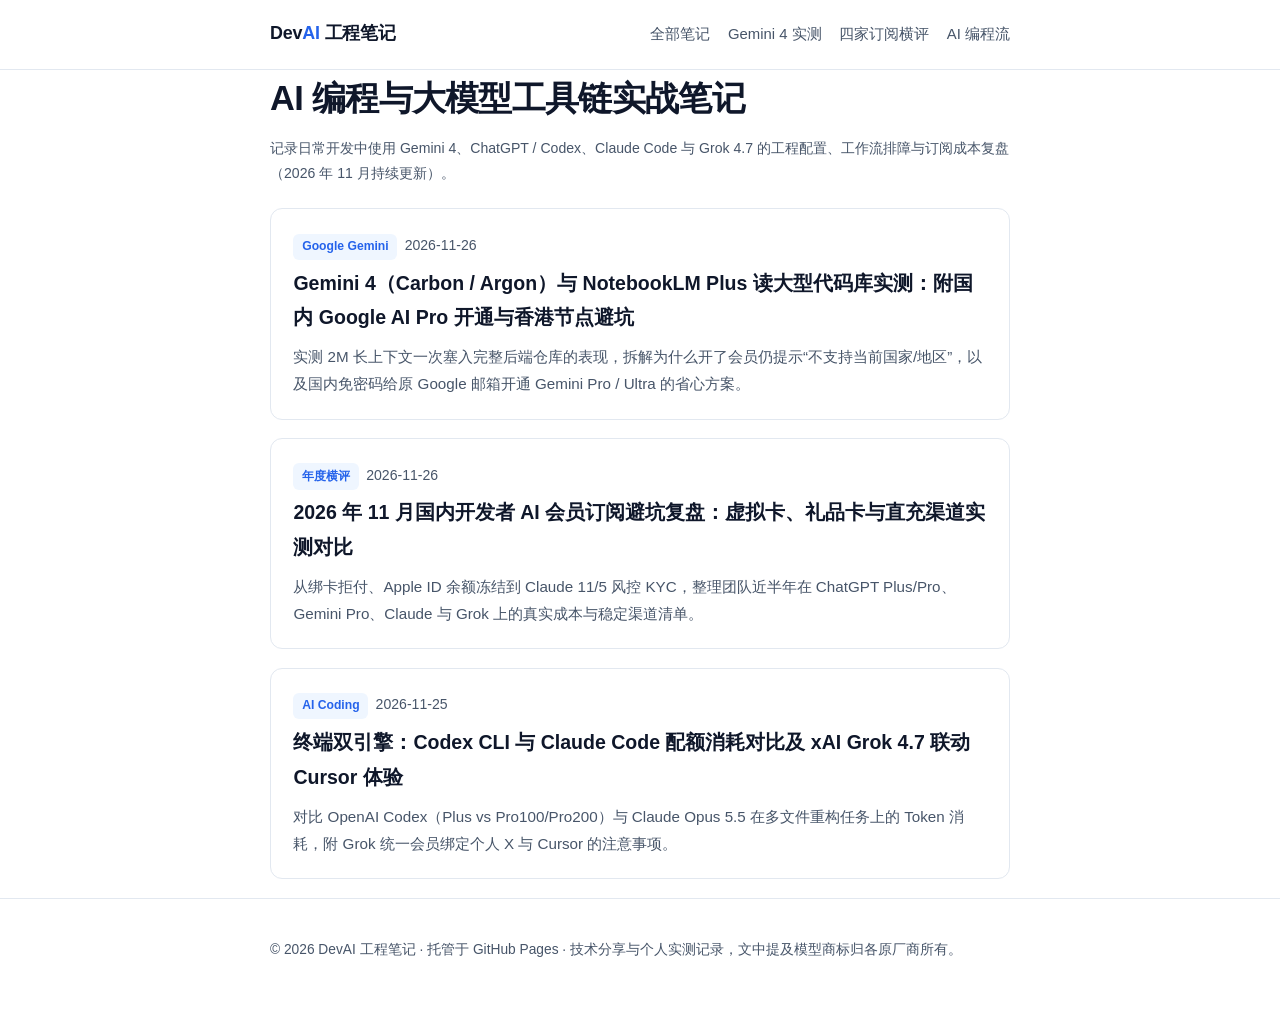
==== index.html @ a007b908 "Initialize DevAI technical notes & AI workflow benchmark (2026.11)" ====
<!DOCTYPE html>
<html lang="zh-CN">
<head>
  <meta charset="UTF-8">
  <meta name="viewport" content="width=device-width, initial-scale=1.0">
  <title>DevAI 工程笔记 — 大模型工具链、AI 编程与国内订阅实测记录</title>
  <meta name="description" content="独立开发者的 AI 工具链实战笔记：涵盖 Google Gemini 4 Deep Research 读论文与代码库、OpenAI Codex CLI、Claude Code 终端工作流及国内合规订阅踩坑总结。">
  <link rel="canonical" href="https://gptchongzhi.github.io/">
  <link rel="stylesheet" href="./style.css">
</head>
<body>
  <header class="site-head">
    <div class="wrap head-inner">
      <a class="brand" href="/">Dev<span>AI</span> 工程笔记</a>
      <nav class="top-nav">
        <a href="/">全部笔记</a>
        <a href="/posts/gemini-pro-deep-research-notes.html">Gemini 4 实测</a>
        <a href="/posts/ai-subscription-china-benchmark.html">四家订阅横评</a>
        <a href="/posts/claude-code-codex-workflow.html">AI 编程流</a>
      </nav>
    </div>
  </header>

  <main class="wrap">
    <h1>AI 编程与大模型工具链实战笔记</h1>
    <p class="meta">记录日常开发中使用 Gemini 4、ChatGPT / Codex、Claude Code 与 Grok 4.7 的工程配置、工作流排障与订阅成本复盘（2026 年 11 月持续更新）。</p>

    <article class="post-card">
      <div><span class="tag">Google Gemini</span><span class="meta">2026-11-26</span></div>
      <h2><a href="/posts/gemini-pro-deep-research-notes.html">Gemini 4（Carbon / Argon）与 NotebookLM Plus 读大型代码库实测：附国内 Google AI Pro 开通与香港节点避坑</a></h2>
      <p>实测 2M 长上下文一次塞入完整后端仓库的表现，拆解为什么开了会员仍提示“不支持当前国家/地区”，以及国内免密码给原 Google 邮箱开通 Gemini Pro / Ultra 的省心方案。</p>
    </article>

    <article class="post-card">
      <div><span class="tag">年度横评</span><span class="meta">2026-11-26</span></div>
      <h2><a href="/posts/ai-subscription-china-benchmark.html">2026 年 11 月国内开发者 AI 会员订阅避坑复盘：虚拟卡、礼品卡与直充渠道实测对比</a></h2>
      <p>从绑卡拒付、Apple ID 余额冻结到 Claude 11/5 风控 KYC，整理团队近半年在 ChatGPT Plus/Pro、Gemini Pro、Claude 与 Grok 上的真实成本与稳定渠道清单。</p>
    </article>

    <article class="post-card">
      <div><span class="tag">AI Coding</span><span class="meta">2026-11-25</span></div>
      <h2><a href="/posts/claude-code-codex-workflow.html">终端双引擎：Codex CLI 与 Claude Code 配额消耗对比及 xAI Grok 4.7 联动 Cursor 体验</a></h2>
      <p>对比 OpenAI Codex（Plus vs Pro100/Pro200）与 Claude Opus 5.5 在多文件重构任务上的 Token 消耗，附 Grok 统一会员绑定个人 X 与 Cursor 的注意事项。</p>
    </article>
  </main>

  <footer class="site-foot">
    <div class="wrap">
      <p>© 2026 DevAI 工程笔记 · 托管于 GitHub Pages · 技术分享与个人实测记录，文中提及模型商标归各原厂商所有。</p>
    </div>
  </footer>
</body>
</html>
---- style.css ----
:root {
  --bg: #ffffff;
  --bg-soft: #f8fafc;
  --text: #0f172a;
  --muted: #475569;
  --border: #e2e8f0;
  --accent: #2563eb;
  --accent-soft: #eff6ff;
  --code-bg: #1e293b;
  --code-fg: #f8fafc;
}
* { box-sizing: border-box; }
body {
  margin: 0;
  font-family: -apple-system, BlinkMacSystemFont, "PingFang SC", "Hiragino Sans GB", "Microsoft YaHei", sans-serif;
  background: var(--bg);
  color: var(--text);
  line-height: 1.78;
  font-size: 16px;
}
.wrap { max-width: 780px; margin: 0 auto; padding: 0 1.25rem; }
header.site-head {
  border-bottom: 1px solid var(--border);
  padding: 1.15rem 0;
  background: rgba(255,255,255,0.92);
  position: sticky;
  top: 0;
  backdrop-filter: blur(8px);
}
.head-inner { display: flex; justify-content: space-between; align-items: center; gap: 1rem; flex-wrap: wrap; }
.brand { font-weight: 800; font-size: 1.12rem; color: var(--text); text-decoration: none; letter-spacing: -0.01em; }
.brand span { color: var(--accent); }
nav.top-nav { display: flex; gap: 1.1rem; font-size: 0.93rem; }
nav.top-nav a { color: var(--muted); text-decoration: none; font-weight: 500; }
nav.top-nav a:hover { color: var(--accent); }
main { padding: 2.4rem 0 3.5rem; }
h1 { font-size: clamp(1.65rem, 3.6vw, 2.15rem); line-height: 1.32; margin: 0.4rem 0 0.9rem; letter-spacing: -0.02em; }
h2 { font-size: 1.35rem; margin: 2.2rem 0 0.8rem; padding-bottom: 0.35rem; border-bottom: 1px solid var(--border); }
h3 { font-size: 1.12rem; margin: 1.5rem 0 0.5rem; }
.meta { font-size: 0.88rem; color: var(--muted); margin-bottom: 1.4rem; }
.tag {
  display: inline-block;
  font-size: 0.76rem;
  font-weight: 600;
  padding: 0.15rem 0.55rem;
  border-radius: 6px;
  background: var(--accent-soft);
  color: var(--accent);
  margin-right: 0.45rem;
}
.post-card {
  padding: 1.35rem 1.4rem;
  border: 1px solid var(--border);
  border-radius: 12px;
  margin-bottom: 1.15rem;
  transition: border-color 0.18s, box-shadow 0.18s;
}
.post-card:hover { border-color: var(--accent); box-shadow: 0 6px 20px rgba(15,23,42,0.05); }
.post-card h2 { border: 0; margin: 0.35rem 0 0.5rem; padding: 0; font-size: 1.22rem; }
.post-card h2 a { color: var(--text); text-decoration: none; }
.post-card h2 a:hover { color: var(--accent); }
.post-card p { margin: 0; color: var(--muted); font-size: 0.95rem; }
.note {
  background: var(--bg-soft);
  border-left: 4px solid var(--accent);
  padding: 0.95rem 1.15rem;
  border-radius: 8px;
  margin: 1.25rem 0;
  font-size: 0.95rem;
}
pre {
  background: var(--code-bg);
  color: var(--code-fg);
  padding: 1rem 1.15rem;
  border-radius: 10px;
  overflow-x: auto;
  font-size: 0.88rem;
  line-height: 1.6;
}
code {
  font-family: ui-monospace, SFMono-Regular, Menlo, Monaco, Consolas, monospace;
  font-size: 0.9em;
  background: #f1f5f9;
  padding: 0.12rem 0.35rem;
  border-radius: 4px;
}
pre code { background: transparent; padding: 0; color: inherit; }
.table-wrap { overflow-x: auto; margin: 1.2rem 0; }
table { width: 100%; border-collapse: collapse; font-size: 0.92rem; min-width: 560px; }
th, td { border: 1px solid var(--border); padding: 0.68rem 0.85rem; text-align: left; vertical-align: top; }
th { background: var(--bg-soft); font-weight: 700; }
a { color: var(--accent); text-underline-offset: 3px; }
footer.site-foot {
  border-top: 1px solid var(--border);
  padding: 1.6rem 0 2.4rem;
  font-size: 0.86rem;
  color: var(--muted);
}
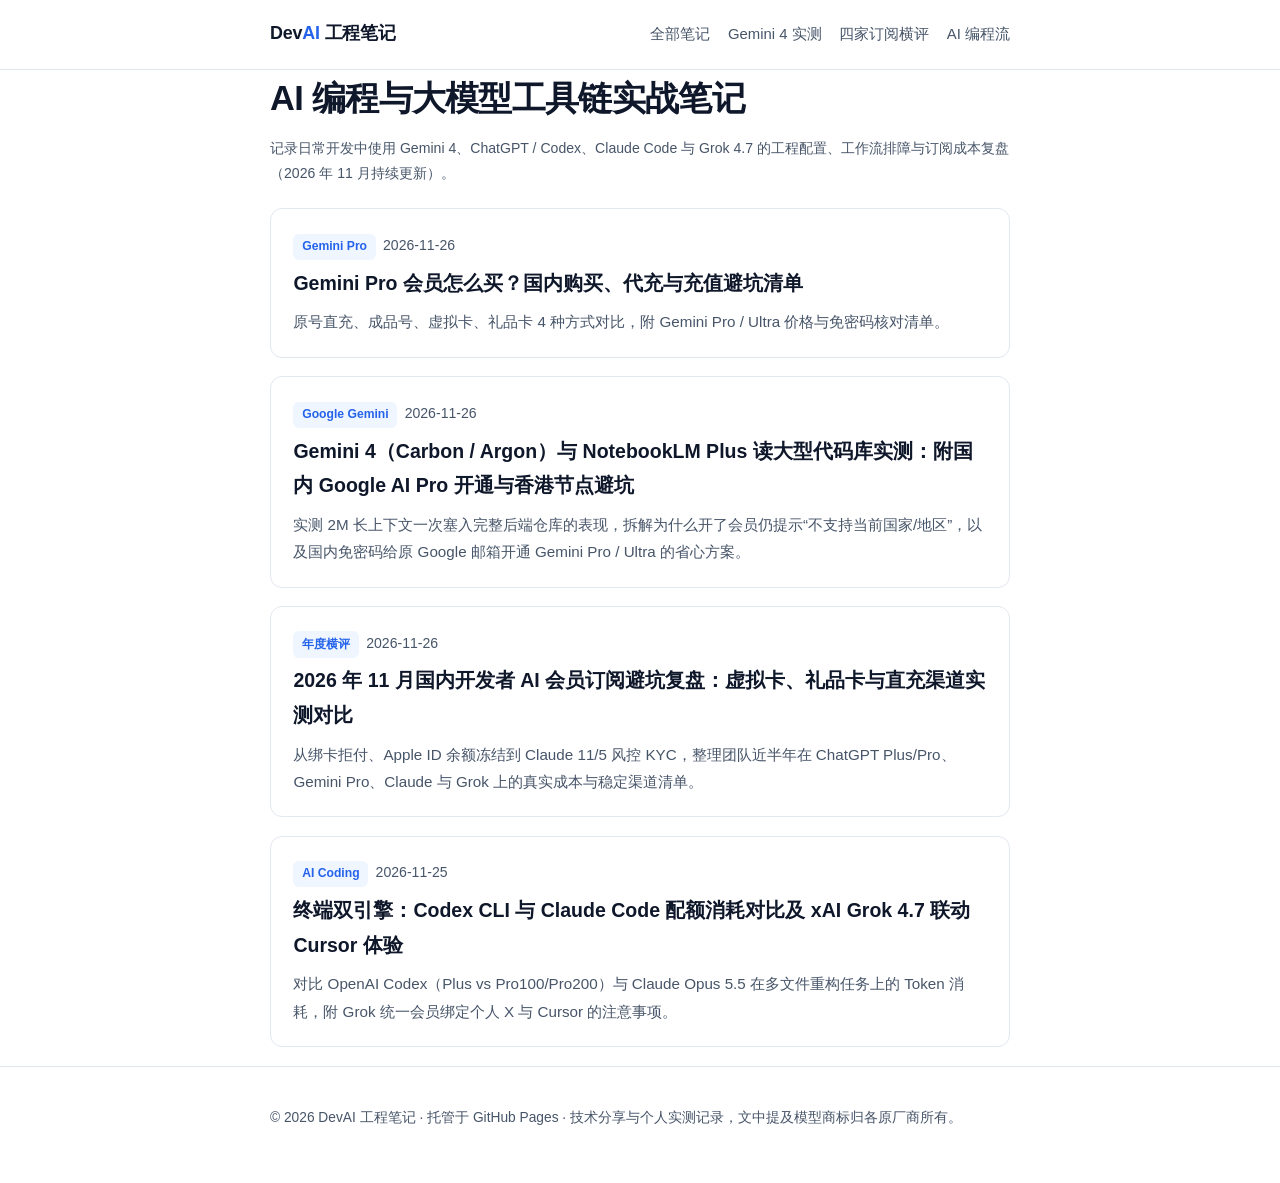
==== commit e223c27a: "Add Gemini Pro purchase guide" ====
--- a/index.html
+++ b/index.html
@@ -26,6 +26,12 @@
     <p class="meta">记录日常开发中使用 Gemini 4、ChatGPT / Codex、Claude Code 与 Grok 4.7 的工程配置、工作流排障与订阅成本复盘（2026 年 11 月持续更新）。</p>
 
     <article class="post-card">
+      <div><span class="tag">Gemini Pro</span><span class="meta">2026-11-26</span></div>
+      <h2><a href="/posts/gemini-pro-goumai-daichong-zhinan.html">Gemini Pro 会员怎么买？国内购买、代充与充值避坑清单</a></h2>
+      <p>原号直充、成品号、虚拟卡、礼品卡 4 种方式对比，附 Gemini Pro / Ultra 价格与免密码核对清单。</p>
+    </article>
+
+    <article class="post-card">
       <div><span class="tag">Google Gemini</span><span class="meta">2026-11-26</span></div>
       <h2><a href="/posts/gemini-pro-deep-research-notes.html">Gemini 4（Carbon / Argon）与 NotebookLM Plus 读大型代码库实测：附国内 Google AI Pro 开通与香港节点避坑</a></h2>
       <p>实测 2M 长上下文一次塞入完整后端仓库的表现，拆解为什么开了会员仍提示“不支持当前国家/地区”，以及国内免密码给原 Google 邮箱开通 Gemini Pro / Ultra 的省心方案。</p>
